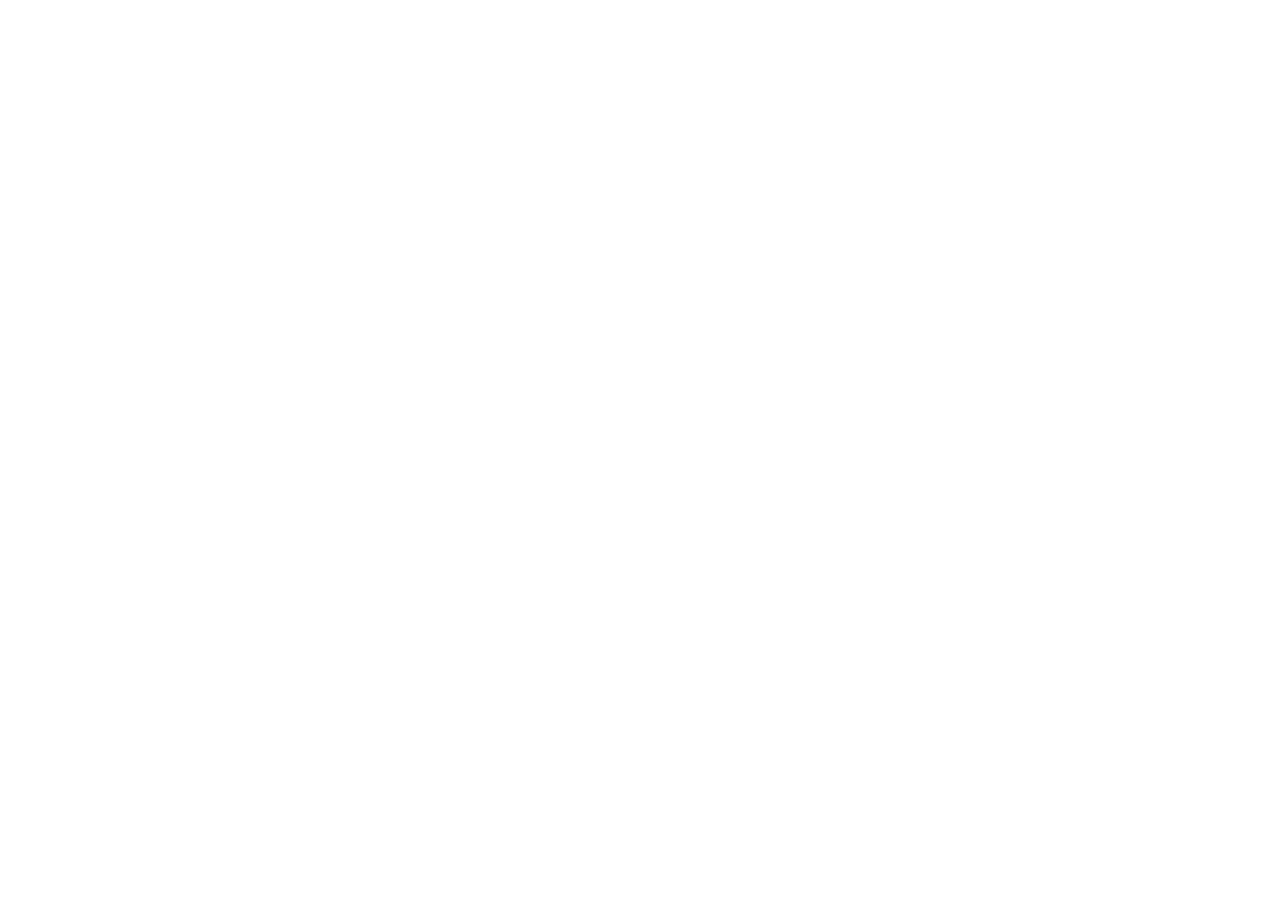
==== fotos.html @ d94def00 "wqdqw" ====
<!DOCTYPE html>
<html lang="en">
<head>
    <meta charset="UTF-8">
    <meta name="viewport" content="width=device-width, initial-scale=1.0">
    <title>Document</title>
</head>
<body>
    
</body>
</html>
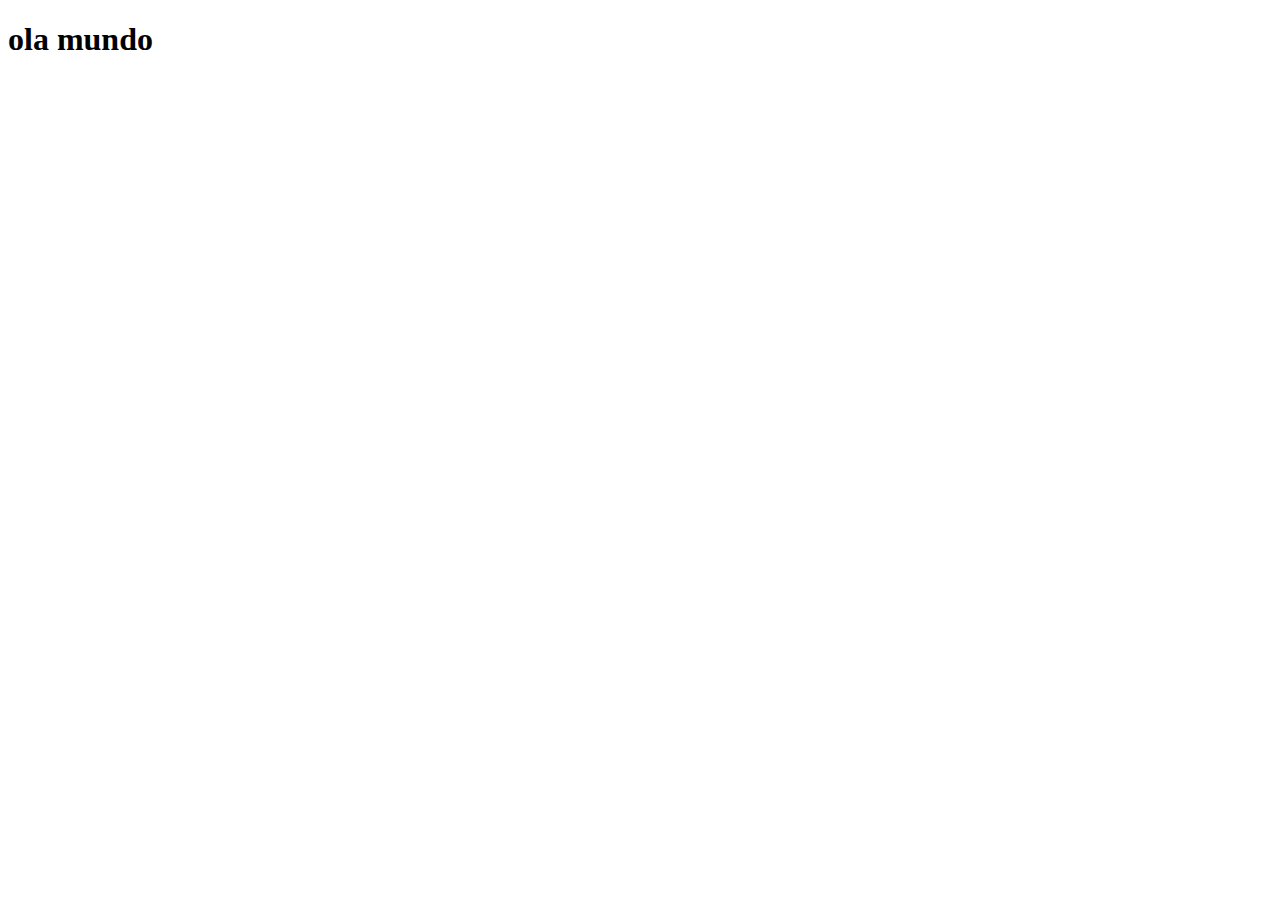
==== commit e949b1e4: "map" ====
--- a/fotos.html
+++ b/fotos.html
@@ -6,6 +6,6 @@
     <title>Document</title>
 </head>
 <body>
-    
+    <h1>ola mundo</h1>
 </body>
 </html>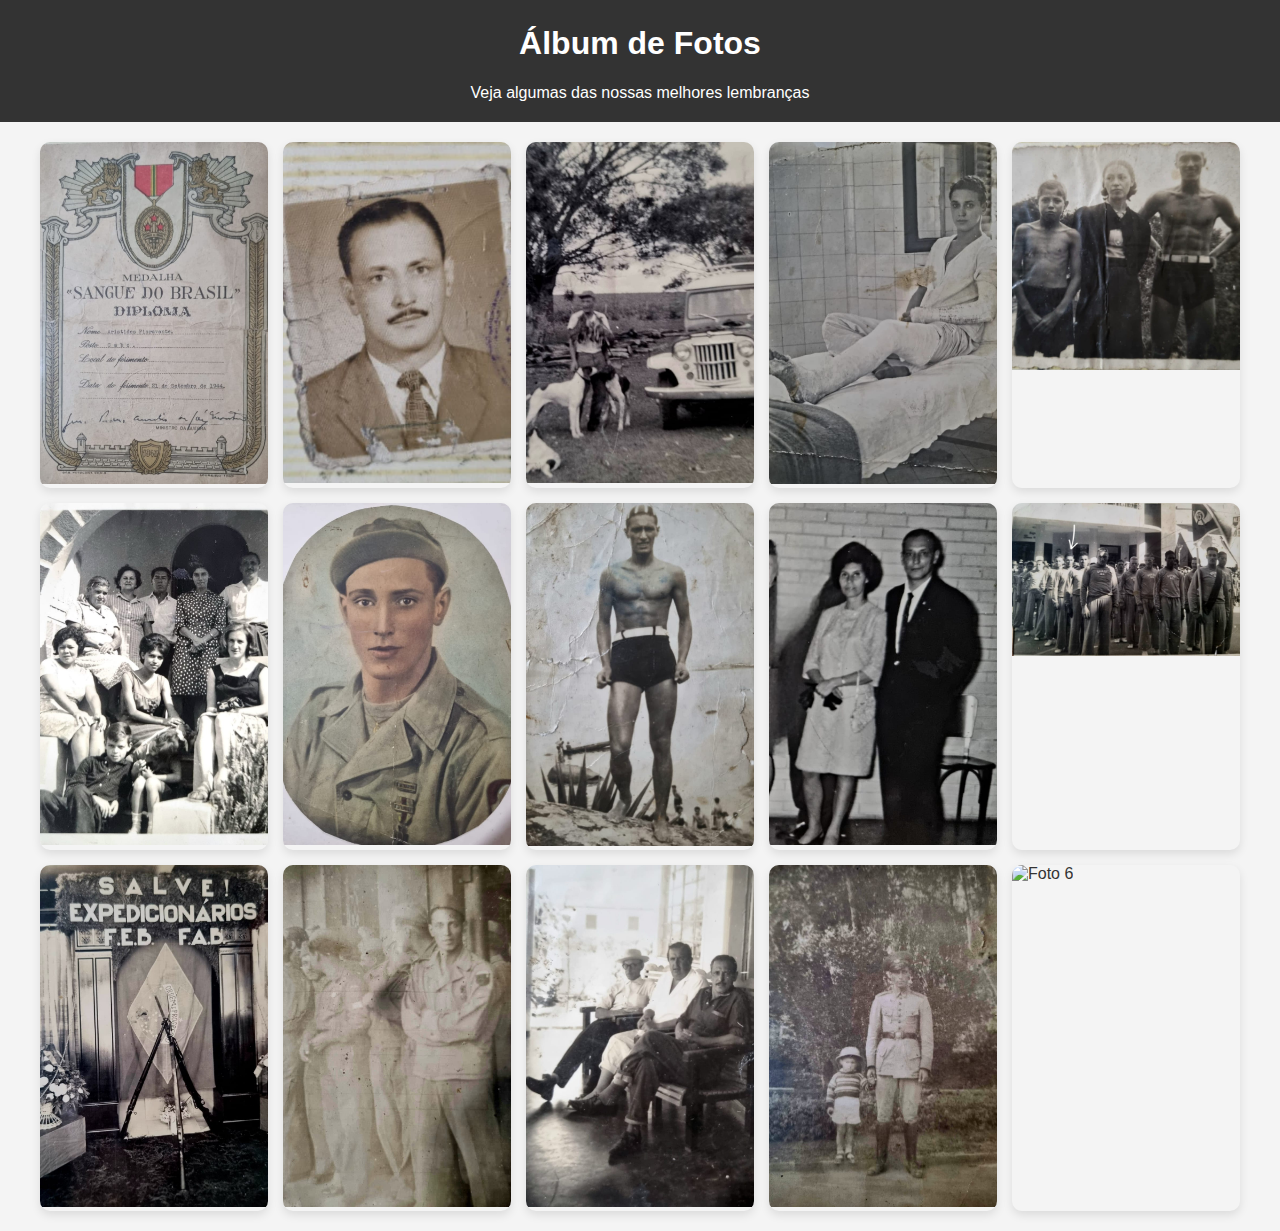
==== commit 8ca14b83: "fotos" ====
--- a/fotos.html
+++ b/fotos.html
@@ -1,11 +1,139 @@
 <!DOCTYPE html>
-<html lang="en">
+<html lang="pt-BR">
 <head>
     <meta charset="UTF-8">
     <meta name="viewport" content="width=device-width, initial-scale=1.0">
-    <title>Document</title>
+    <title>Álbum de Fotos</title>
+    <style>
+        body {
+            margin: 0;
+            padding: 0;
+            font-family: Arial, sans-serif;
+            background-color: #f4f4f4;
+            color: #333;
+        }
+
+        header {
+            text-align: center;
+            background-color: #333;
+            color: white;
+            padding: 4px 0;
+        }
+
+        .album {
+            display: grid;
+            grid-template-columns: repeat(auto-fit, minmax(200px, 1fr)); /* Layout responsivo */
+            gap: 15px;
+            padding: 20px;
+            max-width: 1200px;
+            margin: 0 auto;
+        }
+
+        .foto {
+            position: relative;
+            overflow: hidden;
+            border-radius: 10px;
+            box-shadow: 0 4px 10px rgba(0, 0, 0, 0.1);
+        }
+
+        .foto img {
+            width: 100%;
+            height: auto;
+            transition: transform 0.3s ease;
+        }
+
+        .foto:hover img {
+            transform: scale(1.1); /* Efeito de zoom ao passar o mouse */
+        }
+
+        .foto p {
+            position: absolute;
+            bottom: 0;
+            left: 0;
+            right: 0;
+            margin: 0;
+            padding: 10px;
+            background: rgba(0, 0, 0, 0.6);
+            color: white;
+            text-align: center;
+            font-size: 14px;
+            opacity: 0;
+            transition: opacity 0.3s ease;
+        }
+
+        .foto:hover p {
+            opacity: 1; /* Mostra a legenda ao passar o mouse */
+        }
+    </style>
 </head>
 <body>
-    <h1>ola mundo</h1>
+    <header>
+        <h1>Álbum de Fotos</h1>
+        <p>Veja algumas das nossas melhores lembranças</p>
+    </header>
+
+    <section class="album">
+        <div class="foto">
+            <img src="fotos/0ccef47e-e546-44eb-a0a1-79d9d884c02a.jpeg" alt="Foto 1">
+            <p>Legenda da Foto 1</p>
+        </div>
+        <div class="foto">
+            <img src="fotos/8ba2f7e8-b660-4e3b-a8c4-aa39e2755a41.jpeg" alt="Foto 2">
+            <p>Legenda da Foto 2</p>
+        </div>
+        <div class="foto">
+            <img src="fotos/8e6ec3bb-fcf0-4ff2-84e7-d13cf03f4fde.jpeg" alt="Foto 3">
+            <p>Legenda da Foto 3</p>
+        </div>
+        <div class="foto">
+            <img src="fotos/32a52e39-b078-49ba-84e1-b64ca0bee968.jpeg" alt="Foto 4">
+            <p>Legenda da Foto 4</p>
+        </div>
+        <div class="foto">
+            <img src="fotos/49ba8f02-0f6b-4d93-8078-69b3e9ddf383.jpeg" alt="Foto 5">
+            <p>Legenda da Foto 5</p>
+        </div>
+        <div class="foto">
+            <img src="fotos/57b6e02d-1eed-4246-b1ab-7240352d1101.jpeg" alt="Foto 6">
+            <p>Legenda da Foto 6</p>
+        </div>
+        <div class="foto">
+            <img src="fotos/75b4c848-9263-41f4-a082-48aea4fb9399.jpeg" alt="Foto 6">
+            <p>Legenda da Foto 7</p>
+        </div>
+        <div class="foto">
+            <img src="fotos/384ae08a-8cb5-4451-9e34-81203da0dd1a.jpeg" alt="Foto 6">
+            <p>Legenda da Foto 8</p>
+        </div>
+        <div class="foto">
+            <img src="fotos/396f0f2a-83d4-45f7-b007-e980eef7b8f1.jpeg" alt="Foto 6">
+            <p>Legenda da Foto 9</p>
+        </div>
+        <div class="foto">
+            <img src="fotos/3373e7ea-3259-4afb-a6c6-546cb893e0f2.jpeg" alt="Foto 6">
+            <p>Legenda da Foto 10</p>
+        </div>
+        <div class="foto">
+            <img src="fotos/6353cde2-0048-466d-8729-3cff5c45da1a.jpeg" alt="Foto 6">
+            <p>Legenda da Foto 11</p>
+        </div>
+        <div class="foto">
+            <img src="fotos/64679e78-ba4a-4ff0-8704-385d8c536266.jpeg" alt="Foto 6">
+            <p>Legenda da Foto 12</p>
+        </div>
+        <div class="foto">
+            <img src="fotos/e7018f62-741e-49cf-9232-e428d2d819ad.jpeg" alt="Foto 6">
+            <p>Legenda da Foto 13</p>
+        </div>
+        <div class="foto">
+            <img src="fotos/ea62e547-1476-4a73-8a70-c31e654769fa.jpeg" alt="Foto 6">
+            <p>Legenda da Foto 14</p>
+        </div>
+        <div class="foto">
+            <img src="fotos/eff6aade-82a5-4847-847c-c2f45dab4a3c.jpeg" alt="Foto 6">
+            <p>Legenda da Foto 15</p>
+        </div>
+        
+    </section>
 </body>
-</html>+</html>
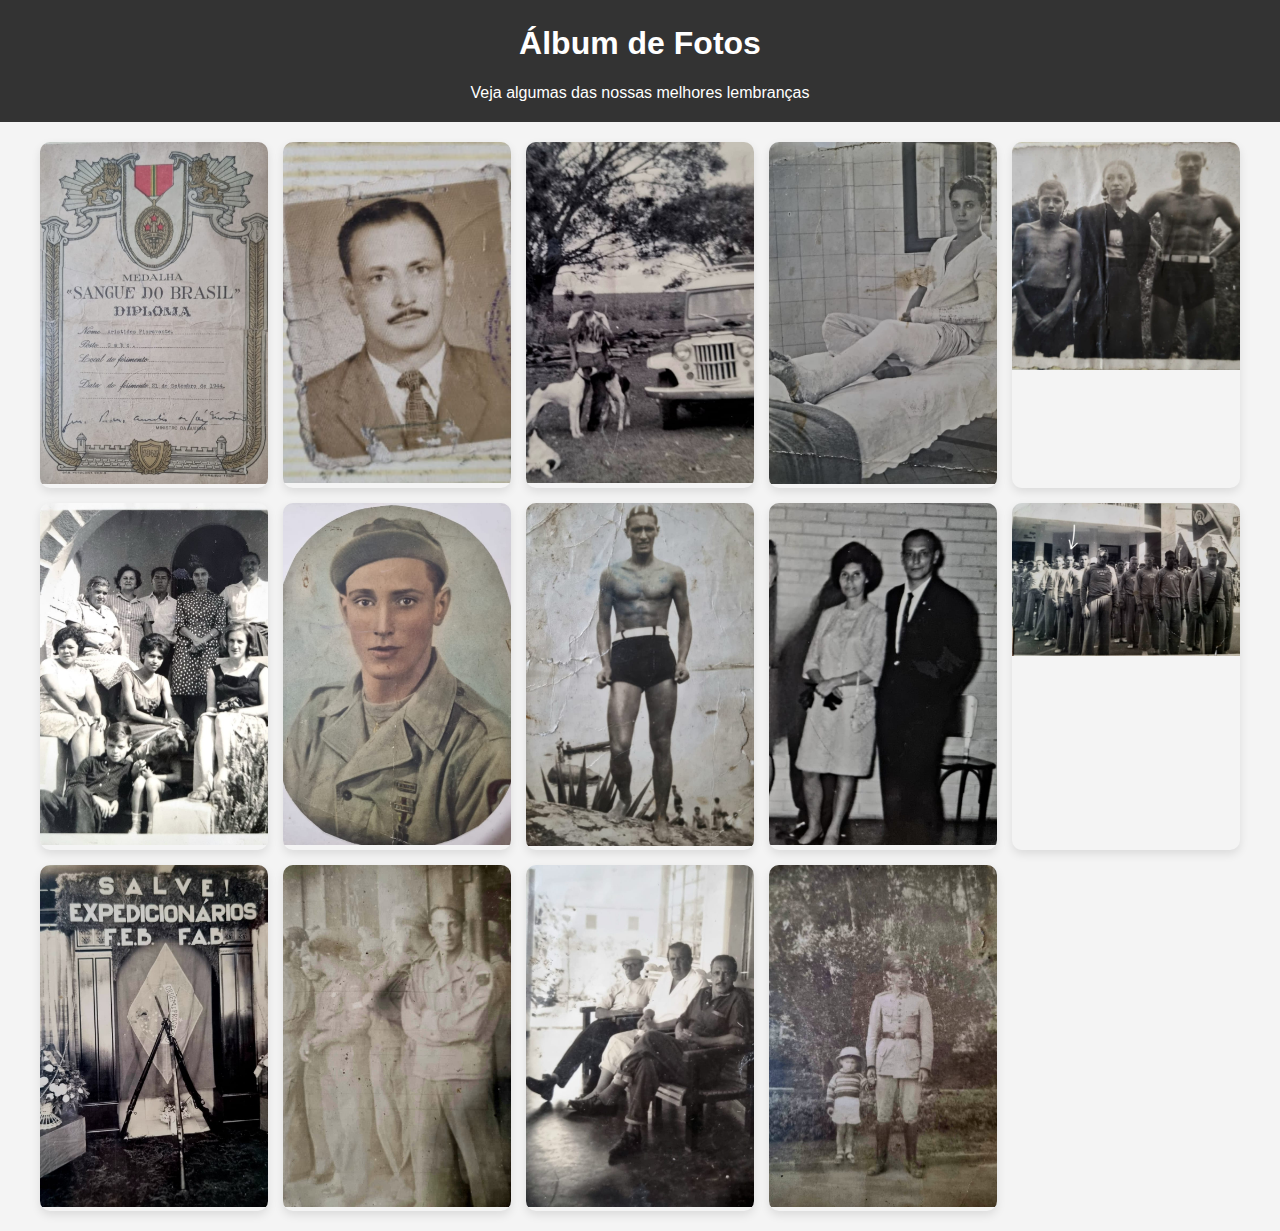
==== commit b8d71db1: "gg" ====
--- a/fotos.html
+++ b/fotos.html
@@ -129,10 +129,7 @@
             <img src="fotos/ea62e547-1476-4a73-8a70-c31e654769fa.jpeg" alt="Foto 6">
             <p>Legenda da Foto 14</p>
         </div>
-        <div class="foto">
-            <img src="fotos/eff6aade-82a5-4847-847c-c2f45dab4a3c.jpeg" alt="Foto 6">
-            <p>Legenda da Foto 15</p>
-        </div>
+        
         
     </section>
 </body>
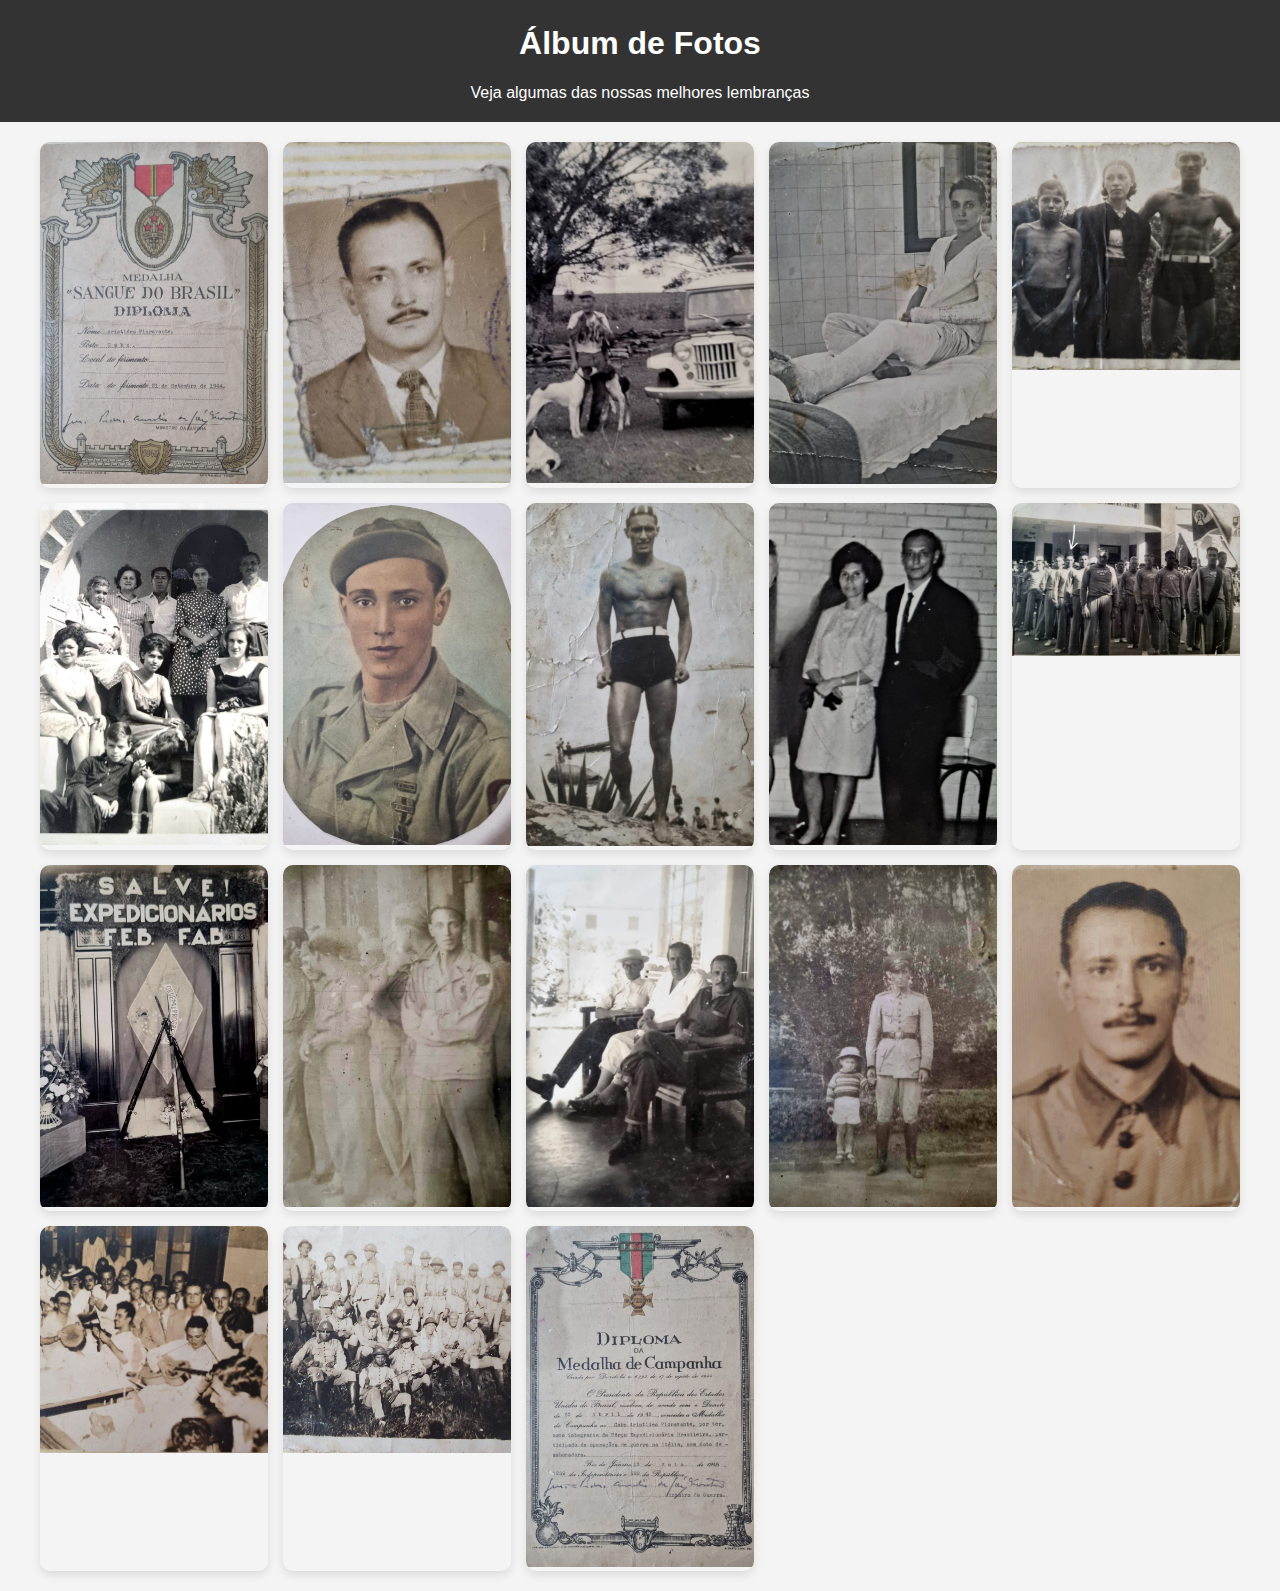
==== commit 3baa7e90: "fotos" ====
--- a/fotos.html
+++ b/fotos.html
@@ -129,6 +129,22 @@
             <img src="fotos/ea62e547-1476-4a73-8a70-c31e654769fa.jpeg" alt="Foto 6">
             <p>Legenda da Foto 14</p>
         </div>
+        <div class="foto">
+            <img src=" fotos/bae08611-f4db-46dc-a0cc-561ce8d5ebff.jpeg " alt="Foto 6">
+            <p>Legenda da Foto 15</p>
+        </div>
+        <div class="foto">
+            <img src=" fotos/058d3fbf-7a62-47ca-8627-3c8d5d2a071f.jpeg" alt="Foto 6">
+            <p>Legenda da Foto 16</p>
+        </div>
+        <div class="foto">
+            <img src=" fotos/5ce3c0dd-b0ac-458d-b2b4-4286f0883580.jpeg" alt="Foto 6">
+            <p>Legenda da Foto 17</p>
+        </div>
+        <div class="foto">
+            <img src=" fotos/3e443ef6-7e81-45a0-8b59-4a66de017087.jpeg" alt="Foto 6">
+            <p>Legenda da Foto 18</p>
+        </div>
         
         
     </section>
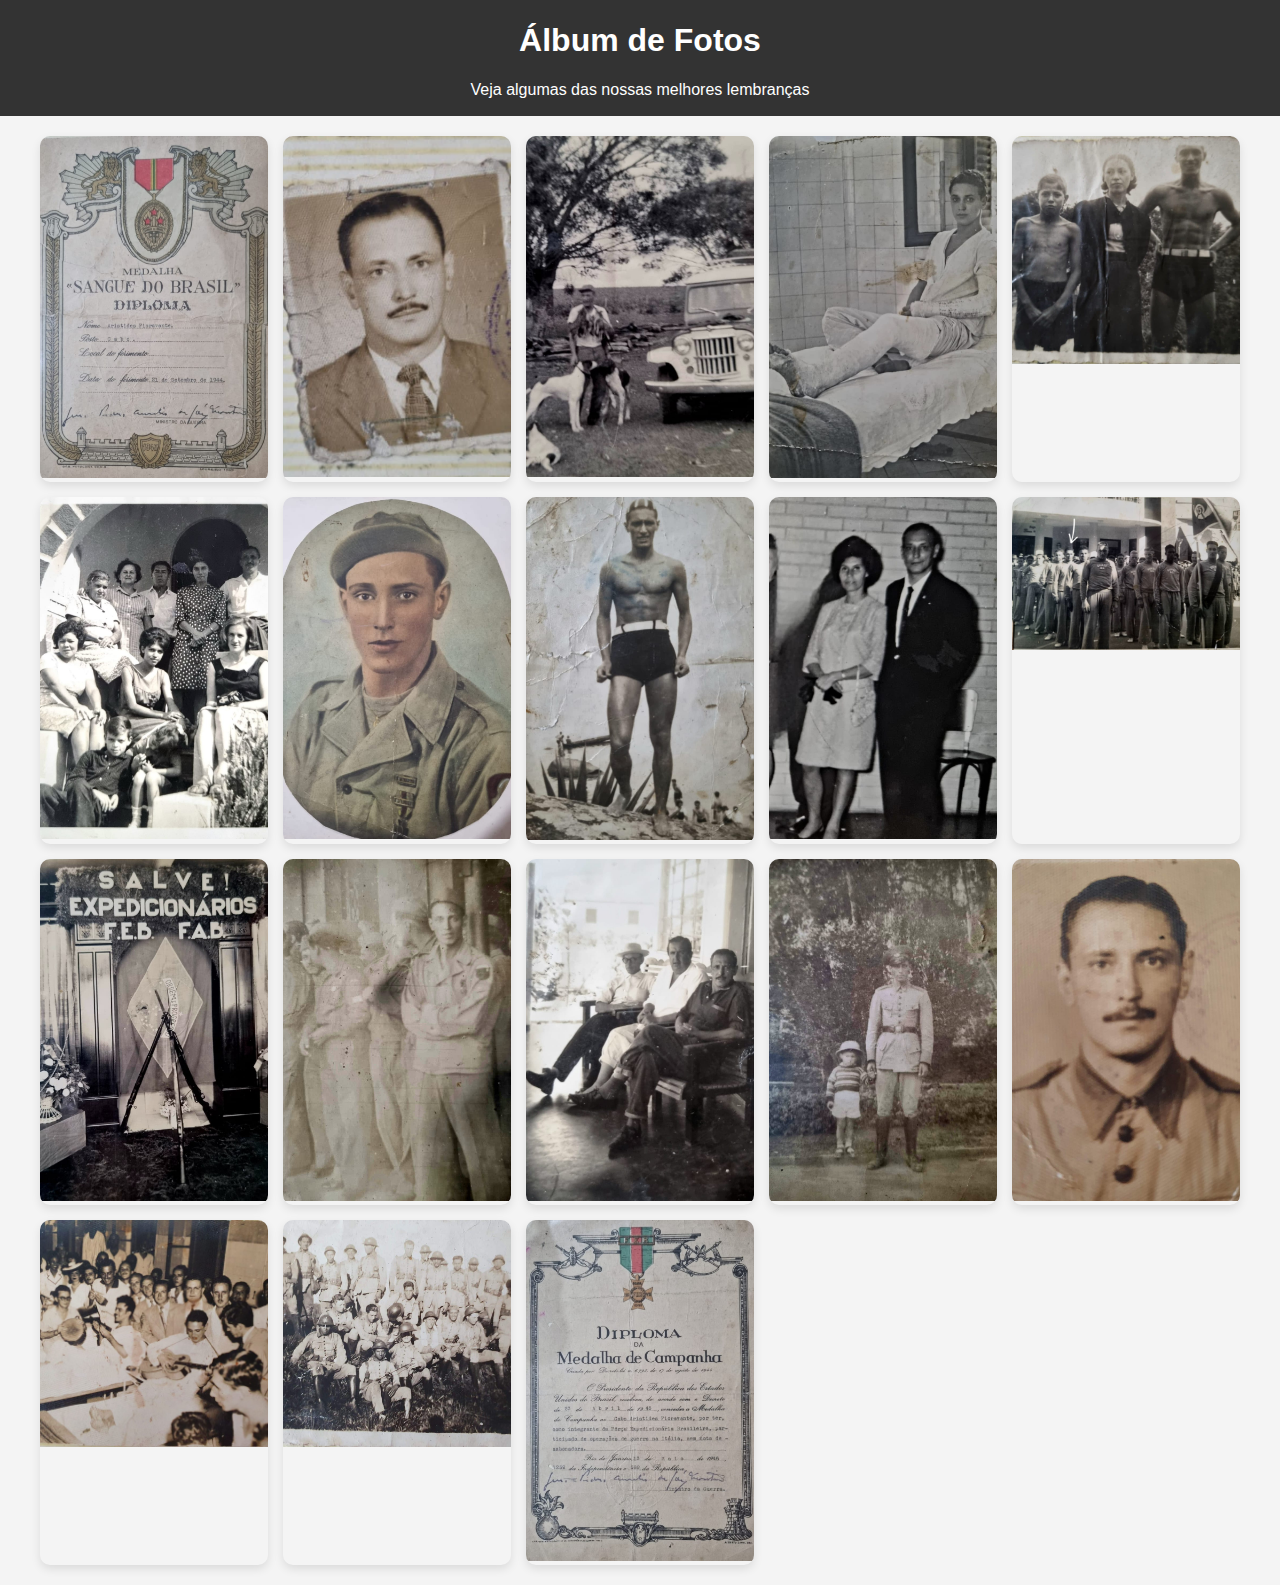
==== commit 17d2b08c: "wefef" ====
--- a/fotos.html
+++ b/fotos.html
@@ -17,7 +17,7 @@
             text-align: center;
             background-color: #333;
             color: white;
-            padding: 4px 0;
+            padding: 1px 0;
         }
 
         .album {
@@ -64,6 +64,7 @@
         .foto:hover p {
             opacity: 1; /* Mostra a legenda ao passar o mouse */
         }
+        
     </style>
 </head>
 <body>
